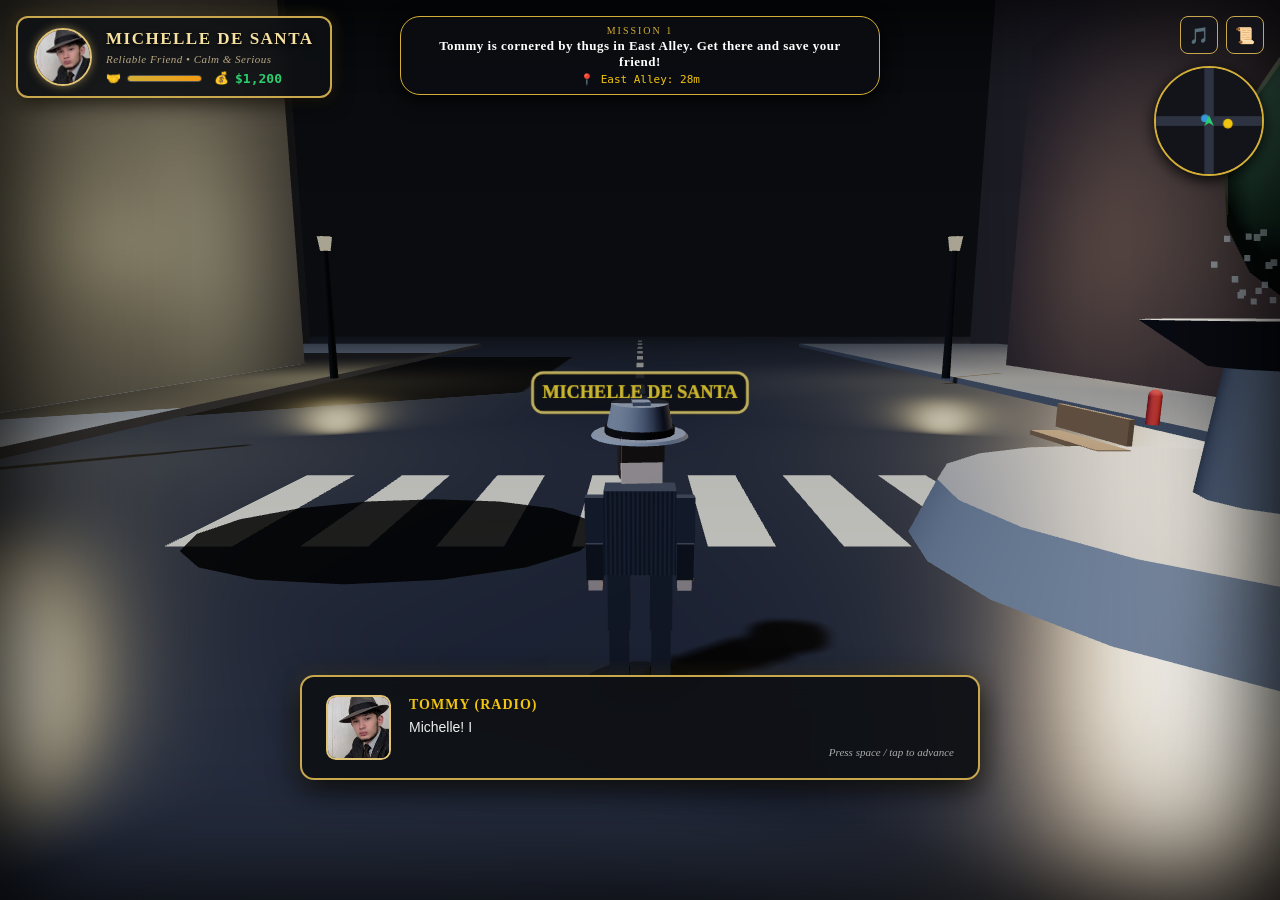
==== android/app/src/main/assets/index.html @ b55baf25 "Initial commit: Michelle De Santa 3D (macOS, Android APK & Web)" ====
<!DOCTYPE html>
<html lang="en">
<head>
  <meta charset="UTF-8">
  <meta name="viewport" content="width=device-width, initial-scale=1.0, maximum-scale=1.0, user-scalable=no, viewport-fit=cover">
  <meta name="apple-mobile-web-app-capable" content="yes">
  <meta name="apple-mobile-web-app-status-bar-style" content="black-translucent">
  <meta name="theme-color" content="#0d0f12">
  <title>Michelle De Santa 3D — The Syndicate of Loyalty</title>
  <link rel="stylesheet" href="css/game.css">
  <link rel="icon" type="image/png" href="assets/icon.png">
</head>
<body>

  <!-- WebGL Render Canvas -->
  <div id="game-container">
    <canvas id="webgl-canvas"></canvas>
  </div>

  <!-- Film Noir / Bullet Time Vignette -->
  <div id="noir-vignette"></div>

  <!-- Bullet Time Slow-mo Notice -->
  <div id="slowmo-notice">★ CALM & SERIOUS FOCUS ★</div>

  <!-- HUD Interface -->
  <div id="hud">
    <!-- Top Bar -->
    <div class="top-bar">
      <!-- Player Profile Card -->
      <div class="profile-card">
        <div class="avatar-wrapper">
          <img src="assets/michelle_avatar.jpg" alt="Michelle De Santa">
        </div>
        <div class="character-info">
          <div class="char-title">Michelle De Santa</div>
          <div class="char-motto">Reliable Friend • Calm &amp; Serious</div>
          <div class="stats-row">
            <div class="stat-item" title="Loyalty &amp; Respect">
              <span>🤝</span>
              <div class="stat-bar-container">
                <div id="stat-loyalty" class="stat-bar-fill loyalty" style="width: 100%;"></div>
              </div>
            </div>
            <div class="stat-item" title="Not Greedy At All">
              <span>💰</span>
              <span id="stat-cash" class="money-badge">$1,200</span>
            </div>
          </div>
        </div>
      </div>

      <!-- Quick Action Buttons & Minimap -->
      <div class="top-right">
        <div class="quick-buttons">
          <button id="btn-sound" class="icon-btn" title="Toggle Jazz Noir Music &amp; Audio">🎵</button>
          <button id="btn-slide" class="icon-btn" title="View Original Oral Presentation Slide">📜</button>
        </div>

        <div class="minimap-wrapper">
          <canvas id="minimap-canvas"></canvas>
        </div>
      </div>
    </div>

    <!-- Center Mission Objective Banner -->
    <div class="objective-container">
      <div id="objective-tag" class="objective-tag">MISSION 1</div>
      <div id="current-objective" class="objective-text">Tommy is cornered by thugs in East Alley. Save your friend!</div>
      <div id="objective-dist" class="objective-distance">📍 East Alley: 35m</div>
    </div>

    <!-- Context Interaction Hint -->
    <div id="action-hint">[E] Drive De Santa V8</div>

    <!-- Dialogue Box -->
    <div id="dialog-box">
      <div class="dialog-portrait">
        <img id="dialog-avatar" src="assets/michelle_portrait.jpg" alt="Speaker">
      </div>
      <div class="dialog-content">
        <div id="dialog-speaker" class="dialog-speaker">Michelle De Santa</div>
        <div id="dialog-text" class="dialog-text">"You can always count on me in any difficult situation."</div>
        <div class="dialog-prompt">Press space / tap to advance</div>
      </div>
    </div>

    <!-- Car Dashboard (Visible when driving) -->
    <div id="car-hud">
      <div class="car-gauge">
        <div id="gauge-speed" class="gauge-val">0</div>
        <div class="gauge-label">KM/H</div>
      </div>
      <div class="car-gauge">
        <div class="gauge-val" style="color:#2ecc71;">V8</div>
        <div class="gauge-label">ENGINE</div>
      </div>
      <div class="car-gauge">
        <div class="gauge-val" style="color:#d4af37;">[H]</div>
        <div class="gauge-label">HORN</div>
      </div>
    </div>
  </div>

  <!-- Touch / Mobile Controls (Auto-detected or responsive) -->
  <div id="touch-controls">
    <!-- Left Virtual Analog Joystick -->
    <div id="joystick-zone">
      <div id="joystick-knob"></div>
    </div>

    <!-- Right Action Buttons -->
    <div class="touch-action-buttons">
      <div class="touch-btn-row">
        <button id="btn-touch-calm" class="touch-btn" title="Calm Focus">
          <span>🕶️</span>
          <label>Calm</label>
        </button>
        <button id="btn-touch-cash" class="touch-btn" title="Throw Cash (Not Greedy)">
          <span>💵</span>
          <label>Cash</label>
        </button>
      </div>
      <div class="touch-btn-row">
        <button id="btn-touch-punch" class="touch-btn" title="Punch / Horn">
          <span>🥊</span>
          <label>Punch</label>
        </button>
        <button id="btn-touch-jump" class="touch-btn" title="Jump / Handbrake">
          <span>⬆️</span>
          <label>Jump</label>
        </button>
        <button id="btn-touch-drive" class="touch-btn" style="border-color:#2ecc71;" title="Drive / Exit Car">
          <span>🚗</span>
          <label>Drive</label>
        </button>
      </div>
    </div>
  </div>

  <!-- Toast Notifications -->
  <div id="toast">Mission Complete!</div>

  <!-- Original Presentation Slide Modal -->
  <div id="slide-modal">
    <div class="modal-content">
      <div class="modal-header">
        <h3 class="modal-title">Oral Presentation: Michelle De Santa (Original Reference)</h3>
        <button id="modal-close" class="close-btn">&times;</button>
      </div>
      <div class="modal-body">
        <img src="assets/michelle_slide.jpg" alt="Michelle De Santa Oral Presentation">
      </div>
      <div class="modal-footer">
        <strong>Character Lore:</strong> Michelle De Santa is young, medium height, good-looking with short dark hair, small beard, earring, striped suit, tie, grey hat, and a big ring. Very reliable, calm &amp; serious, not greedy at all, interesting and never boring!
      </div>
    </div>
  </div>

  <!-- Scripts -->
  <script src="js/three.min.js"></script>
  <script src="js/audio.js"></script>
  <script src="js/character.js"></script>
  <script src="js/vehicle.js"></script>
  <script src="js/city.js"></script>
  <script src="js/missions.js"></script>
  <script src="js/game.js"></script>
</body>
</html>
---- android/app/src/main/assets/css/game.css ----
* {
  box-sizing: border-box;
  margin: 0;
  padding: 0;
  user-select: none;
  -webkit-user-select: none;
}

html, body {
  width: 100%;
  height: 100%;
  overflow: hidden;
  background-color: #0d0f12;
  font-family: 'Cinzel', 'Playfair Display', 'Georgia', serif, -apple-system, sans-serif;
  color: #f5eedc;
}

#game-container {
  position: absolute;
  top: 0;
  left: 0;
  width: 100%;
  height: 100%;
  overflow: hidden;
}

#webgl-canvas {
  width: 100%;
  height: 100%;
  display: block;
}

/* Vignette overlay for film noir effect */
#noir-vignette {
  position: absolute;
  top: 0;
  left: 0;
  width: 100%;
  height: 100%;
  pointer-events: none;
  box-shadow: inset 0 0 100px rgba(0, 0, 0, 0.8), inset 0 0 160px rgba(0, 0, 0, 0.6);
  z-index: 10;
  transition: all 0.5s ease;
}

#noir-vignette.calm-focus {
  box-shadow: inset 0 0 140px rgba(218, 165, 32, 0.4), inset 0 0 220px rgba(0, 0, 0, 0.95);
  background: radial-gradient(circle, transparent 60%, rgba(218, 165, 32, 0.15) 100%);
}

/* HUD Overlay */
#hud {
  position: absolute;
  top: 0;
  left: 0;
  width: 100%;
  height: 100%;
  pointer-events: none;
  z-index: 20;
  display: flex;
  flex-direction: column;
  justify-content: space-between;
  padding: 16px;
}

/* Top bar */
.top-bar {
  display: flex;
  justify-content: space-between;
  align-items: flex-start;
  width: 100%;
}

.profile-card {
  display: flex;
  align-items: center;
  gap: 14px;
  background: rgba(14, 16, 20, 0.88);
  border: 2px solid #c9a84d;
  box-shadow: 0 4px 20px rgba(0,0,0,0.8), 0 0 15px rgba(201, 168, 77, 0.25);
  border-radius: 12px;
  padding: 10px 16px;
  backdrop-filter: blur(8px);
  -webkit-backdrop-filter: blur(8px);
}

.avatar-wrapper {
  position: relative;
  width: 58px;
  height: 58px;
  border-radius: 50%;
  border: 2px solid #e0c375;
  overflow: hidden;
  box-shadow: 0 0 10px rgba(224, 195, 117, 0.5);
  flex-shrink: 0;
}

.avatar-wrapper img {
  width: 100%;
  height: 100%;
  object-fit: cover;
}

.character-info {
  display: flex;
  flex-direction: column;
  gap: 4px;
}

.char-title {
  font-size: 17px;
  font-weight: 700;
  letter-spacing: 1.5px;
  color: #f7e1a0;
  text-transform: uppercase;
  text-shadow: 0 2px 4px rgba(0,0,0,0.9);
}

.char-motto {
  font-size: 11px;
  color: #baa785;
  letter-spacing: 0.5px;
  font-style: italic;
}

.stats-row {
  display: flex;
  align-items: center;
  gap: 12px;
  margin-top: 2px;
}

.stat-item {
  display: flex;
  align-items: center;
  gap: 6px;
  font-size: 12px;
  font-weight: bold;
}

.stat-bar-container {
  width: 75px;
  height: 7px;
  background: rgba(40, 40, 45, 0.8);
  border-radius: 4px;
  overflow: hidden;
  border: 1px solid #555;
}

.stat-bar-fill {
  height: 100%;
  width: 100%;
  background: linear-gradient(90deg, #27ae60, #2ecc71);
  transition: width 0.3s ease;
}

.stat-bar-fill.loyalty {
  background: linear-gradient(90deg, #d4af37, #f39c12);
}

.money-badge {
  color: #2ecc71;
  font-family: monospace;
  font-size: 13px;
  font-weight: bold;
}

/* Mission Objective banner in top center */
.objective-container {
  position: absolute;
  left: 50%;
  transform: translateX(-50%);
  top: 16px;
  text-align: center;
  background: rgba(12, 14, 18, 0.92);
  border: 1px solid #d4af37;
  box-shadow: 0 4px 20px rgba(0, 0, 0, 0.9);
  padding: 8px 24px;
  border-radius: 20px;
  backdrop-filter: blur(8px);
  -webkit-backdrop-filter: blur(8px);
  max-width: 480px;
  pointer-events: auto;
}

.objective-tag {
  font-size: 10px;
  letter-spacing: 2px;
  color: #d4af37;
  text-transform: uppercase;
  margin-bottom: 2px;
}

.objective-text {
  font-size: 13px;
  font-weight: 600;
  color: #fff;
  letter-spacing: 0.5px;
}

.objective-distance {
  font-size: 11px;
  color: #f1c40f;
  margin-top: 3px;
  font-family: monospace;
}

/* Top right controls & minimap */
.top-right {
  display: flex;
  flex-direction: column;
  align-items: flex-end;
  gap: 12px;
}

.quick-buttons {
  display: flex;
  gap: 8px;
  pointer-events: auto;
}

.icon-btn {
  background: rgba(20, 22, 28, 0.85);
  border: 1px solid #c9a84d;
  color: #e5c378;
  width: 38px;
  height: 38px;
  border-radius: 8px;
  display: flex;
  align-items: center;
  justify-content: center;
  cursor: pointer;
  font-size: 16px;
  transition: all 0.2s ease;
}

.icon-btn:hover, .icon-btn:active {
  background: #c9a84d;
  color: #121418;
  box-shadow: 0 0 12px rgba(201, 168, 77, 0.6);
  transform: scale(1.05);
}

.minimap-wrapper {
  width: 110px;
  height: 110px;
  border-radius: 50%;
  border: 2px solid #d4af37;
  overflow: hidden;
  box-shadow: 0 4px 15px rgba(0,0,0,0.9);
  background: #14171d;
  position: relative;
}

#minimap-canvas {
  width: 100%;
  height: 100%;
  display: block;
}

/* Center Slow-mo Notice */
#slowmo-notice {
  position: absolute;
  top: 18%;
  left: 50%;
  transform: translateX(-50%);
  font-size: 20px;
  letter-spacing: 4px;
  color: #f1c40f;
  text-shadow: 0 0 15px rgba(241, 196, 15, 0.8);
  font-weight: bold;
  opacity: 0;
  transition: opacity 0.3s;
  pointer-events: none;
}

#slowmo-notice.active {
  opacity: 1;
}

/* Dialog Box */
#dialog-box {
  position: absolute;
  bottom: 120px;
  left: 50%;
  transform: translateX(-50%);
  width: 90%;
  max-width: 680px;
  background: rgba(15, 17, 22, 0.95);
  border: 2px solid #c9a84d;
  border-radius: 14px;
  box-shadow: 0 8px 30px rgba(0,0,0,0.9), 0 0 20px rgba(201, 168, 77, 0.2);
  padding: 18px 24px;
  display: flex;
  gap: 18px;
  align-items: center;
  backdrop-filter: blur(10px);
  -webkit-backdrop-filter: blur(10px);
  pointer-events: auto;
  opacity: 0;
  transform: translate(-50%, 20px);
  transition: opacity 0.3s ease, transform 0.3s ease;
  z-index: 50;
}

#dialog-box.visible {
  opacity: 1;
  transform: translate(-50%, 0);
}

.dialog-portrait {
  width: 65px;
  height: 65px;
  border-radius: 10px;
  border: 2px solid #e0c375;
  overflow: hidden;
  flex-shrink: 0;
}

.dialog-portrait img {
  width: 100%;
  height: 100%;
  object-fit: cover;
}

.dialog-content {
  flex-grow: 1;
}

.dialog-speaker {
  font-size: 14px;
  font-weight: 700;
  letter-spacing: 1px;
  color: #f1c40f;
  margin-bottom: 4px;
  text-transform: uppercase;
}

.dialog-text {
  font-size: 14px;
  line-height: 1.45;
  color: #eee;
  font-family: -apple-system, BlinkMacSystemFont, "Segoe UI", Roboto, sans-serif;
}

.dialog-prompt {
  margin-top: 8px;
  font-size: 11px;
  color: #aaa;
  text-align: right;
  font-style: italic;
}

/* Action hint bar */
#action-hint {
  position: absolute;
  bottom: 85px;
  left: 50%;
  transform: translateX(-50%);
  background: rgba(18, 20, 26, 0.88);
  border: 1px solid #d4af37;
  padding: 6px 18px;
  border-radius: 20px;
  font-size: 13px;
  color: #ffd700;
  letter-spacing: 0.5px;
  pointer-events: none;
  opacity: 0;
  transition: opacity 0.2s ease;
  z-index: 30;
}

#action-hint.visible {
  opacity: 1;
}

/* Vehicle Dashboard Overlay (when in car) */
#car-hud {
  position: absolute;
  bottom: 24px;
  left: 50%;
  transform: translateX(-50%);
  background: rgba(12, 14, 18, 0.9);
  border: 2px solid #c9a84d;
  border-radius: 16px;
  padding: 10px 24px;
  display: none;
  align-items: center;
  gap: 20px;
  box-shadow: 0 4px 20px rgba(0,0,0,0.8);
  pointer-events: auto;
}

#car-hud.visible {
  display: flex;
}

.car-gauge {
  text-align: center;
}

.gauge-val {
  font-size: 22px;
  font-weight: bold;
  font-family: monospace;
  color: #f39c12;
}

.gauge-label {
  font-size: 10px;
  color: #999;
  letter-spacing: 1px;
  text-transform: uppercase;
}

/* Touch / Mobile Controls */
#touch-controls {
  position: absolute;
  bottom: 0;
  left: 0;
  width: 100%;
  height: 100%;
  pointer-events: none;
  z-index: 35;
  display: none;
}

#touch-controls.active {
  display: block;
}

#joystick-zone {
  position: absolute;
  bottom: 30px;
  left: 30px;
  width: 140px;
  height: 140px;
  border-radius: 50%;
  background: rgba(255, 255, 255, 0.08);
  border: 2px solid rgba(212, 175, 55, 0.4);
  pointer-events: auto;
  touch-action: none;
}

#joystick-knob {
  position: absolute;
  top: 50%;
  left: 50%;
  width: 54px;
  height: 54px;
  margin-top: -27px;
  margin-left: -27px;
  border-radius: 50%;
  background: radial-gradient(circle, #e0c375 0%, #a88432 100%);
  box-shadow: 0 0 10px rgba(224, 195, 117, 0.6);
  pointer-events: none;
  transform: translate(0, 0);
}

.touch-action-buttons {
  position: absolute;
  bottom: 30px;
  right: 25px;
  display: flex;
  flex-direction: column;
  gap: 12px;
  pointer-events: auto;
}

.touch-btn-row {
  display: flex;
  gap: 12px;
  justify-content: flex-end;
}

.touch-btn {
  width: 58px;
  height: 58px;
  border-radius: 50%;
  background: rgba(20, 22, 28, 0.85);
  border: 2px solid #d4af37;
  color: #ffd700;
  font-size: 12px;
  font-weight: bold;
  display: flex;
  flex-direction: column;
  align-items: center;
  justify-content: center;
  cursor: pointer;
  box-shadow: 0 4px 12px rgba(0,0,0,0.6);
  transition: transform 0.1s, background 0.1s;
  user-select: none;
  touch-action: manipulation;
}

.touch-btn:active {
  transform: scale(0.92);
  background: #d4af37;
  color: #121418;
}

.touch-btn span {
  font-size: 18px;
  line-height: 1;
}

.touch-btn label {
  font-size: 9px;
  letter-spacing: 0.5px;
  margin-top: 2px;
  cursor: pointer;
}

/* Presentation Slide Modal */
#slide-modal {
  position: absolute;
  top: 0;
  left: 0;
  width: 100%;
  height: 100%;
  background: rgba(0, 0, 0, 0.85);
  backdrop-filter: blur(12px);
  -webkit-backdrop-filter: blur(12px);
  z-index: 100;
  display: none;
  justify-content: center;
  align-items: center;
  padding: 24px;
}

#slide-modal.open {
  display: flex;
}

.modal-content {
  background: #101216;
  border: 2px solid #d4af37;
  border-radius: 16px;
  box-shadow: 0 10px 40px rgba(0, 0, 0, 0.9), 0 0 30px rgba(212, 175, 55, 0.3);
  max-width: 900px;
  width: 100%;
  overflow: hidden;
  position: relative;
}

.modal-header {
  padding: 14px 20px;
  display: flex;
  justify-content: space-between;
  align-items: center;
  border-bottom: 1px solid #333;
  background: #171a20;
}

.modal-title {
  color: #f1c40f;
  font-size: 16px;
  letter-spacing: 1px;
}

.close-btn {
  background: transparent;
  border: none;
  color: #aaa;
  font-size: 24px;
  cursor: pointer;
}

.close-btn:hover {
  color: #fff;
}

.modal-body {
  padding: 16px;
  text-align: center;
}

.modal-body img {
  max-width: 100%;
  height: auto;
  border-radius: 8px;
  border: 1px solid #444;
}

.modal-footer {
  padding: 12px 20px;
  font-size: 13px;
  color: #bbb;
  background: #14161c;
  line-height: 1.5;
  border-top: 1px solid #282b33;
}

/* Floating 3D label marker */
.marker-3d {
  position: absolute;
  transform: translate(-50%, -100%);
  pointer-events: none;
  background: rgba(20, 22, 28, 0.9);
  border: 1px solid #ffd700;
  padding: 4px 10px;
  border-radius: 12px;
  font-size: 11px;
  font-weight: bold;
  color: #fff;
  white-space: nowrap;
  box-shadow: 0 2px 10px rgba(0,0,0,0.8);
  transition: opacity 0.2s;
  z-index: 25;
}

.marker-3d::after {
  content: '';
  position: absolute;
  bottom: -6px;
  left: 50%;
  transform: translateX(-50%);
  border-width: 6px 5px 0 5px;
  border-style: solid;
  border-color: #ffd700 transparent transparent transparent;
}

/* Notifications */
#toast {
  position: absolute;
  top: 80px;
  left: 50%;
  transform: translateX(-50%) translateY(-20px);
  background: rgba(25, 28, 35, 0.95);
  border: 1px solid #2ecc71;
  color: #fff;
  padding: 10px 24px;
  border-radius: 20px;
  font-size: 13px;
  box-shadow: 0 4px 20px rgba(0,0,0,0.8);
  opacity: 0;
  transition: all 0.3s ease;
  pointer-events: none;
  z-index: 90;
}

#toast.show {
  opacity: 1;
  transform: translateX(-50%) translateY(0);
}
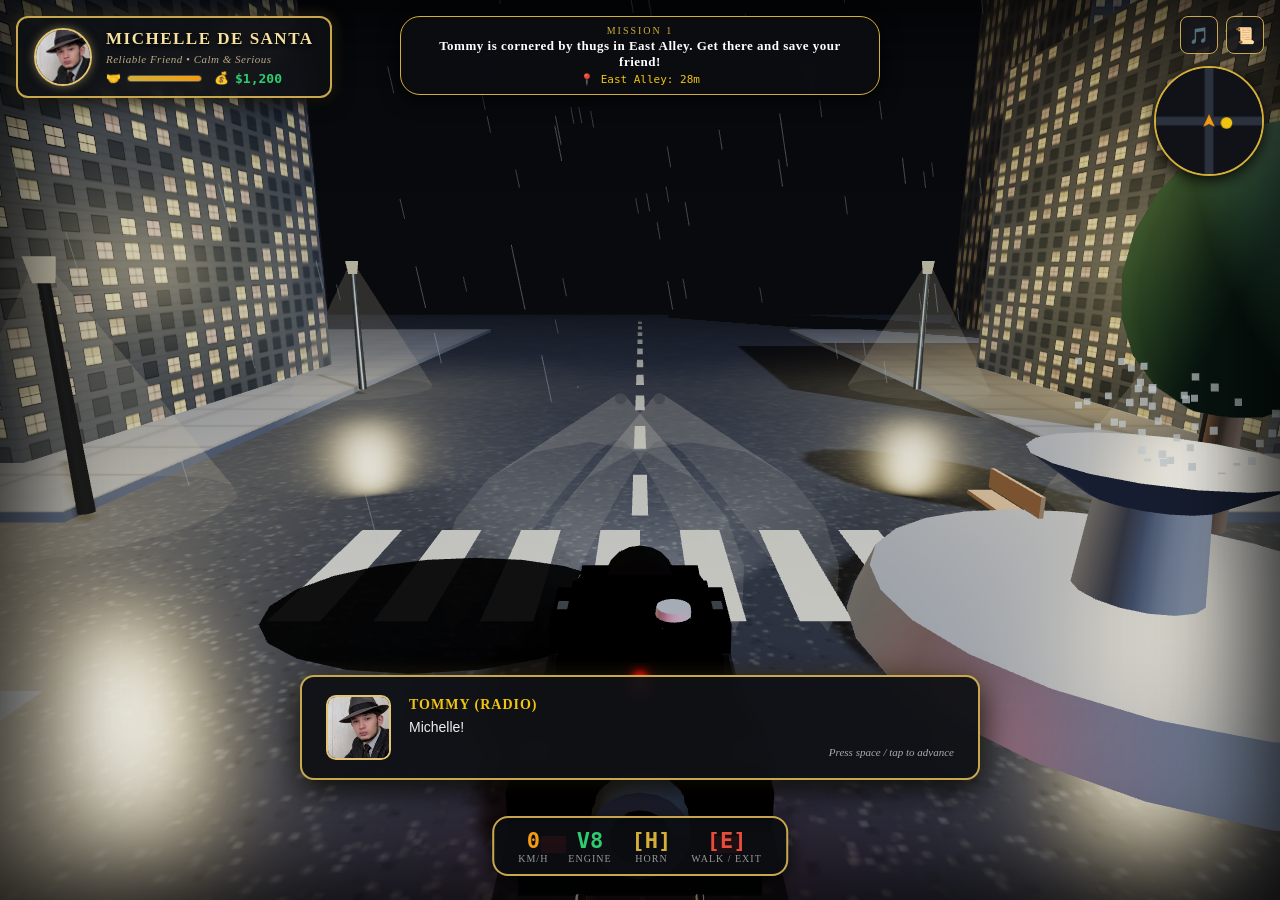
==== commit 65e63417: "v1.0.2: Start directly in V8 Roadster with instant acceleration, visible driver, dynamic speed FOV, " ====
--- a/android/app/src/main/assets/index.html
+++ b/android/app/src/main/assets/index.html
@@ -86,7 +86,7 @@
     </div>
 
     <!-- Car Dashboard (Visible when driving) -->
-    <div id="car-hud">
+    <div id="car-hud" class="visible">
       <div class="car-gauge">
         <div id="gauge-speed" class="gauge-val">0</div>
         <div class="gauge-label">KM/H</div>
@@ -98,6 +98,10 @@
       <div class="car-gauge">
         <div class="gauge-val" style="color:#d4af37;">[H]</div>
         <div class="gauge-label">HORN</div>
+      </div>
+      <div class="car-gauge">
+        <div class="gauge-val" style="color:#e74c3c;">[E]</div>
+        <div class="gauge-label">WALK / EXIT</div>
       </div>
     </div>
   </div>
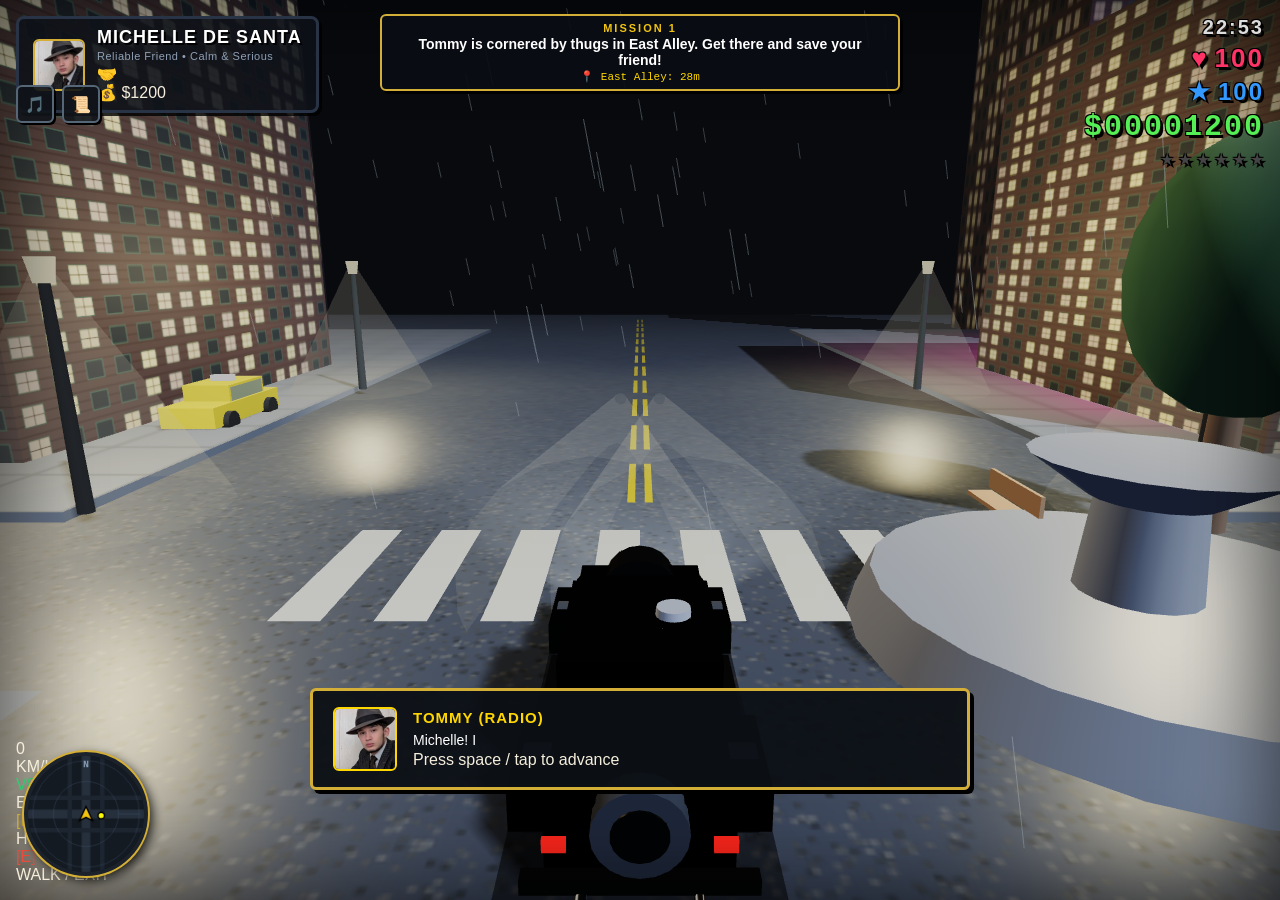
==== commit e5aed69e: "v1.0.3: GTA 3 visual overhaul & fix car enter/exit freeze" ====
--- a/android/app/src/main/assets/index.html
+++ b/android/app/src/main/assets/index.html
@@ -50,17 +50,45 @@
         </div>
       </div>
 
-      <!-- Quick Action Buttons & Minimap -->
-      <div class="top-right">
-        <div class="quick-buttons">
-          <button id="btn-sound" class="icon-btn" title="Toggle Jazz Noir Music &amp; Audio">🎵</button>
-          <button id="btn-slide" class="icon-btn" title="View Original Oral Presentation Slide">📜</button>
+      <!-- Top Right: GTA 3 Stats Cluster -->
+      <div class="gta-stats-cluster">
+        <div id="gta-clock" class="gta-time">22:45</div>
+        <div class="gta-health"><span style="color:#ff3366;">♥</span> <span id="hud-health-val">100</span></div>
+        <div class="gta-armor"><span style="color:#3399ff;">★</span> <span id="hud-armor-val">100</span></div>
+        <div id="hud-cash-val" class="gta-cash">$00001200</div>
+        <div class="gta-stars">
+          <span class="star">★</span>
+          <span class="star">★</span>
+          <span class="star">★</span>
+          <span class="star">★</span>
+          <span class="star">★</span>
+          <span class="star">★</span>
         </div>
-
-        <div class="minimap-wrapper">
-          <canvas id="minimap-canvas"></canvas>
-        </div>
-      </div>
+      </div>
+    </div>
+
+    <!-- Quick Action Buttons -->
+    <div class="quick-buttons">
+      <button id="btn-sound" class="icon-btn" title="Toggle Radio / Audio">🎵</button>
+      <button id="btn-slide" class="icon-btn" title="View Original Oral Presentation Slide">📜</button>
+    </div>
+
+    <!-- GTA 3 Circular Radar Minimap -->
+    <div class="minimap-wrapper">
+      <canvas id="minimap-canvas"></canvas>
+    </div>
+
+    <!-- GTA 3 Vehicle Slide-in Name Banner -->
+    <div id="car-name-banner">
+      <div class="car-title-text" id="car-banner-title">DE SANTA ROADSTER</div>
+      <div class="car-speed-text" id="car-banner-speed">KM/H: 0</div>
+    </div>
+
+    <!-- GTA 3 Mission Passed Banner -->
+    <div id="mission-passed-banner">
+      <div class="passed-title">MISSION PASSED!</div>
+      <div class="passed-reward" id="passed-reward-text">+$500</div>
+      <div class="passed-respect">RESPECT + LOYALTY</div>
     </div>
 
     <!-- Center Mission Objective Banner -->
--- a/android/app/src/main/assets/css/game.css
+++ b/android/app/src/main/assets/css/game.css
@@ -1,3 +1,5 @@
+/* Michelle De Santa 3D - GTA 3 Visual Theme & HUD */
+
 * {
   box-sizing: border-box;
   margin: 0;
@@ -10,8 +12,8 @@
   width: 100%;
   height: 100%;
   overflow: hidden;
-  background-color: #0d0f12;
-  font-family: 'Cinzel', 'Playfair Display', 'Georgia', serif, -apple-system, sans-serif;
+  background-color: #121820; /* Slate-blue Portland fog */
+  font-family: 'Pricedown', 'Impact', 'Arial Black', -apple-system, sans-serif;
   color: #f5eedc;
 }
 
@@ -30,7 +32,7 @@
   display: block;
 }
 
-/* Vignette overlay for film noir effect */
+/* Subtle Film Noir / CRT scanline overlay */
 #noir-vignette {
   position: absolute;
   top: 0;
@@ -38,17 +40,37 @@
   width: 100%;
   height: 100%;
   pointer-events: none;
-  box-shadow: inset 0 0 100px rgba(0, 0, 0, 0.8), inset 0 0 160px rgba(0, 0, 0, 0.6);
+  box-shadow: inset 0 0 100px rgba(0, 0, 0, 0.75);
   z-index: 10;
-  transition: all 0.5s ease;
+  transition: all 0.4s ease;
 }
 
 #noir-vignette.calm-focus {
-  box-shadow: inset 0 0 140px rgba(218, 165, 32, 0.4), inset 0 0 220px rgba(0, 0, 0, 0.95);
-  background: radial-gradient(circle, transparent 60%, rgba(218, 165, 32, 0.15) 100%);
-}
-
-/* HUD Overlay */
+  box-shadow: inset 0 0 160px rgba(218, 165, 32, 0.5), inset 0 0 240px rgba(0, 0, 0, 0.95);
+  background: radial-gradient(circle, transparent 55%, rgba(218, 165, 32, 0.2) 100%);
+}
+
+#slowmo-notice {
+  position: absolute;
+  top: 20%;
+  left: 50%;
+  transform: translateX(-50%);
+  font-size: 24px;
+  letter-spacing: 4px;
+  color: #f1c40f;
+  text-shadow: 2px 2px 0 #000, 0 0 15px rgba(241, 196, 15, 0.9);
+  font-weight: 900;
+  opacity: 0;
+  transition: opacity 0.3s;
+  pointer-events: none;
+  text-transform: uppercase;
+}
+
+#slowmo-notice.active {
+  opacity: 1;
+}
+
+/* GTA 3 HUD OVERLAY */
 #hud {
   position: absolute;
   top: 0;
@@ -63,7 +85,7 @@
   padding: 16px;
 }
 
-/* Top bar */
+/* TOP BAR */
 .top-bar {
   display: flex;
   justify-content: space-between;
@@ -71,27 +93,24 @@
   width: 100%;
 }
 
+/* GTA 3 Profile & Weapon/Badge Box */
 .profile-card {
   display: flex;
   align-items: center;
-  gap: 14px;
-  background: rgba(14, 16, 20, 0.88);
-  border: 2px solid #c9a84d;
-  box-shadow: 0 4px 20px rgba(0,0,0,0.8), 0 0 15px rgba(201, 168, 77, 0.25);
-  border-radius: 12px;
-  padding: 10px 16px;
-  backdrop-filter: blur(8px);
-  -webkit-backdrop-filter: blur(8px);
+  gap: 12px;
+  background: rgba(14, 18, 24, 0.88);
+  border: 3px solid #283445;
+  border-radius: 8px;
+  padding: 8px 14px;
+  box-shadow: 3px 3px 0 rgba(0,0,0,0.8);
 }
 
 .avatar-wrapper {
-  position: relative;
-  width: 58px;
-  height: 58px;
-  border-radius: 50%;
-  border: 2px solid #e0c375;
+  width: 52px;
+  height: 52px;
+  border-radius: 6px;
+  border: 2px solid #d4af37;
   overflow: hidden;
-  box-shadow: 0 0 10px rgba(224, 195, 117, 0.5);
   flex-shrink: 0;
 }
 
@@ -104,152 +123,166 @@
 .character-info {
   display: flex;
   flex-direction: column;
-  gap: 4px;
+  gap: 2px;
 }
 
 .char-title {
-  font-size: 17px;
-  font-weight: 700;
-  letter-spacing: 1.5px;
-  color: #f7e1a0;
+  font-size: 18px;
+  font-weight: 900;
+  letter-spacing: 1px;
+  color: #fff;
+  text-shadow: 2px 2px 0 #000;
   text-transform: uppercase;
-  text-shadow: 0 2px 4px rgba(0,0,0,0.9);
 }
 
 .char-motto {
   font-size: 11px;
-  color: #baa785;
+  color: #8fa0b5;
+  font-family: -apple-system, sans-serif;
   letter-spacing: 0.5px;
-  font-style: italic;
-}
-
-.stats-row {
-  display: flex;
-  align-items: center;
-  gap: 12px;
+}
+
+/* TOP RIGHT: ICONIC GTA 3 STATS CLUSTER */
+.gta-stats-cluster {
+  display: flex;
+  flex-direction: column;
+  align-items: flex-end;
+  gap: 4px;
+  text-shadow: 3px 3px 0 #000, -1px -1px 0 #000, 1px -1px 0 #000, -1px 1px 0 #000;
+}
+
+.gta-time {
+  font-size: 20px;
+  font-weight: 900;
+  color: #dcdcdc;
+  letter-spacing: 2px;
+}
+
+.gta-health {
+  font-size: 26px;
+  font-weight: 900;
+  color: #ff3366; /* GTA 3 pink-red health */
+  letter-spacing: 2px;
+  display: flex;
+  align-items: center;
+  gap: 6px;
+}
+
+.gta-armor {
+  font-size: 24px;
+  font-weight: 900;
+  color: #3399ff; /* GTA 3 blue armor / respect */
+  letter-spacing: 2px;
+  display: flex;
+  align-items: center;
+  gap: 6px;
+}
+
+.gta-cash {
+  font-size: 30px;
+  font-weight: 900;
+  color: #55ee55; /* GTA 3 green money font */
+  letter-spacing: 2px;
+  font-family: 'Impact', 'Arial Black', monospace;
+}
+
+.gta-stars {
+  display: flex;
+  gap: 4px;
   margin-top: 2px;
 }
 
-.stat-item {
-  display: flex;
-  align-items: center;
-  gap: 6px;
-  font-size: 12px;
-  font-weight: bold;
-}
-
-.stat-bar-container {
-  width: 75px;
-  height: 7px;
-  background: rgba(40, 40, 45, 0.8);
-  border-radius: 4px;
-  overflow: hidden;
-  border: 1px solid #555;
-}
-
-.stat-bar-fill {
-  height: 100%;
-  width: 100%;
-  background: linear-gradient(90deg, #27ae60, #2ecc71);
-  transition: width 0.3s ease;
-}
-
-.stat-bar-fill.loyalty {
-  background: linear-gradient(90deg, #d4af37, #f39c12);
-}
-
-.money-badge {
-  color: #2ecc71;
-  font-family: monospace;
-  font-size: 13px;
-  font-weight: bold;
-}
-
-/* Mission Objective banner in top center */
+.star {
+  font-size: 16px;
+  color: #444;
+}
+
+.star.lit {
+  color: #ffd700;
+  text-shadow: 0 0 8px #ffd700;
+}
+
+/* TOP CENTER OBJECTIVE BANNER */
 .objective-container {
   position: absolute;
   left: 50%;
   transform: translateX(-50%);
-  top: 16px;
+  top: 14px;
   text-align: center;
-  background: rgba(12, 14, 18, 0.92);
-  border: 1px solid #d4af37;
-  box-shadow: 0 4px 20px rgba(0, 0, 0, 0.9);
-  padding: 8px 24px;
-  border-radius: 20px;
-  backdrop-filter: blur(8px);
-  -webkit-backdrop-filter: blur(8px);
-  max-width: 480px;
+  background: rgba(10, 14, 20, 0.92);
+  border: 2px solid #d4af37;
+  padding: 6px 22px;
+  border-radius: 6px;
+  box-shadow: 3px 3px 0 #000;
+  max-width: 520px;
   pointer-events: auto;
 }
 
 .objective-tag {
-  font-size: 10px;
-  letter-spacing: 2px;
-  color: #d4af37;
+  font-size: 11px;
+  letter-spacing: 2px;
+  color: #f1c40f;
   text-transform: uppercase;
-  margin-bottom: 2px;
+  font-weight: 900;
 }
 
 .objective-text {
-  font-size: 13px;
-  font-weight: 600;
+  font-size: 14px;
+  font-weight: bold;
   color: #fff;
-  letter-spacing: 0.5px;
+  font-family: -apple-system, sans-serif;
+  margin-top: 2px;
 }
 
 .objective-distance {
   font-size: 11px;
-  color: #f1c40f;
-  margin-top: 3px;
+  color: #ffd700;
+  margin-top: 2px;
   font-family: monospace;
 }
 
-/* Top right controls & minimap */
-.top-right {
-  display: flex;
-  flex-direction: column;
-  align-items: flex-end;
-  gap: 12px;
-}
-
+/* Quick Action Buttons */
 .quick-buttons {
+  position: absolute;
+  top: 85px;
+  left: 16px;
   display: flex;
   gap: 8px;
   pointer-events: auto;
 }
 
 .icon-btn {
-  background: rgba(20, 22, 28, 0.85);
-  border: 1px solid #c9a84d;
-  color: #e5c378;
+  background: rgba(16, 20, 26, 0.9);
+  border: 2px solid #556677;
+  color: #ffd700;
   width: 38px;
   height: 38px;
-  border-radius: 8px;
+  border-radius: 6px;
   display: flex;
   align-items: center;
   justify-content: center;
   cursor: pointer;
   font-size: 16px;
-  transition: all 0.2s ease;
-}
-
-.icon-btn:hover, .icon-btn:active {
-  background: #c9a84d;
-  color: #121418;
-  box-shadow: 0 0 12px rgba(201, 168, 77, 0.6);
-  transform: scale(1.05);
-}
-
+  box-shadow: 2px 2px 0 #000;
+}
+
+.icon-btn:hover {
+  background: #253345;
+}
+
+/* BOTTOM LEFT: GTA 3 CIRCULAR RADAR MINIMAP */
 .minimap-wrapper {
-  width: 110px;
-  height: 110px;
+  position: absolute;
+  bottom: 24px;
+  left: 24px;
+  width: 124px;
+  height: 124px;
   border-radius: 50%;
-  border: 2px solid #d4af37;
+  border: 4px solid #1c222b;
   overflow: hidden;
-  box-shadow: 0 4px 15px rgba(0,0,0,0.9);
+  box-shadow: 0 0 0 2px #d4af37, 4px 4px 12px rgba(0,0,0,0.9);
   background: #14171d;
-  position: relative;
+  pointer-events: auto;
 }
 
 #minimap-canvas {
@@ -258,47 +291,128 @@
   display: block;
 }
 
-/* Center Slow-mo Notice */
-#slowmo-notice {
-  position: absolute;
-  top: 18%;
+/* GTA 3 VEHICLE NAME BANNER (Slides in when driving) */
+#car-name-banner {
+  position: absolute;
+  bottom: 30px;
+  right: 30px;
+  text-align: right;
+  opacity: 0;
+  transform: translateX(40px);
+  transition: all 0.4s ease;
+  pointer-events: none;
+}
+
+#car-name-banner.visible {
+  opacity: 1;
+  transform: translateX(0);
+}
+
+.car-title-text {
+  font-size: 28px;
+  font-weight: 900;
+  color: #fff;
+  letter-spacing: 2px;
+  text-shadow: 3px 3px 0 #000, -1px -1px 0 #000, 1px -1px 0 #000, -1px 1px 0 #000;
+  text-transform: uppercase;
+}
+
+.car-speed-text {
+  font-size: 16px;
+  font-weight: bold;
+  color: #f1c40f;
+  text-shadow: 2px 2px 0 #000;
+  font-family: monospace;
+}
+
+/* GTA 3 MISSION PASSED BANNER */
+#mission-passed-banner {
+  position: absolute;
+  top: 35%;
+  left: 50%;
+  transform: translate(-50%, -50%) scale(0.8);
+  text-align: center;
+  pointer-events: none;
+  opacity: 0;
+  transition: all 0.5s cubic-bezier(0.175, 0.885, 0.32, 1.275);
+  z-index: 80;
+}
+
+#mission-passed-banner.show {
+  opacity: 1;
+  transform: translate(-50%, -50%) scale(1.0);
+}
+
+.passed-title {
+  font-size: 54px;
+  font-weight: 900;
+  color: #f1c40f;
+  letter-spacing: 4px;
+  text-shadow: 4px 4px 0 #000, -2px -2px 0 #000, 2px -2px 0 #000, -2px 2px 0 #000;
+  text-transform: uppercase;
+}
+
+.passed-reward {
+  font-size: 28px;
+  font-weight: 900;
+  color: #55ee55;
+  letter-spacing: 2px;
+  text-shadow: 3px 3px 0 #000;
+  margin-top: 4px;
+}
+
+.passed-respect {
+  font-size: 20px;
+  font-weight: bold;
+  color: #3399ff;
+  letter-spacing: 2px;
+  text-shadow: 2px 2px 0 #000;
+  margin-top: 2px;
+}
+
+/* Action Hint Bar */
+#action-hint {
+  position: absolute;
+  bottom: 85px;
   left: 50%;
   transform: translateX(-50%);
-  font-size: 20px;
-  letter-spacing: 4px;
-  color: #f1c40f;
-  text-shadow: 0 0 15px rgba(241, 196, 15, 0.8);
+  background: rgba(18, 22, 28, 0.92);
+  border: 2px solid #d4af37;
+  padding: 6px 18px;
+  border-radius: 4px;
+  font-size: 14px;
   font-weight: bold;
+  color: #ffd700;
+  box-shadow: 2px 2px 0 #000;
+  pointer-events: none;
   opacity: 0;
-  transition: opacity 0.3s;
-  pointer-events: none;
-}
-
-#slowmo-notice.active {
+  transition: opacity 0.2s ease;
+  z-index: 30;
+}
+
+#action-hint.visible {
   opacity: 1;
 }
 
-/* Dialog Box */
+/* Dialogue Box (GTA 3 Pager / Cutscene Style) */
 #dialog-box {
   position: absolute;
-  bottom: 120px;
+  bottom: 110px;
   left: 50%;
   transform: translateX(-50%);
   width: 90%;
-  max-width: 680px;
-  background: rgba(15, 17, 22, 0.95);
-  border: 2px solid #c9a84d;
-  border-radius: 14px;
-  box-shadow: 0 8px 30px rgba(0,0,0,0.9), 0 0 20px rgba(201, 168, 77, 0.2);
-  padding: 18px 24px;
-  display: flex;
-  gap: 18px;
-  align-items: center;
-  backdrop-filter: blur(10px);
-  -webkit-backdrop-filter: blur(10px);
+  max-width: 660px;
+  background: rgba(12, 16, 22, 0.95);
+  border: 3px solid #d4af37;
+  border-radius: 6px;
+  box-shadow: 4px 4px 0 #000;
+  padding: 16px 20px;
+  display: flex;
+  gap: 16px;
+  align-items: center;
   pointer-events: auto;
   opacity: 0;
-  transform: translate(-50%, 20px);
+  transform: translate(-50%, 15px);
   transition: opacity 0.3s ease, transform 0.3s ease;
   z-index: 50;
 }
@@ -309,10 +423,10 @@
 }
 
 .dialog-portrait {
-  width: 65px;
-  height: 65px;
-  border-radius: 10px;
-  border: 2px solid #e0c375;
+  width: 64px;
+  height: 64px;
+  border-radius: 6px;
+  border: 2px solid #ffd700;
   overflow: hidden;
   flex-shrink: 0;
 }
@@ -323,15 +437,11 @@
   object-fit: cover;
 }
 
-.dialog-content {
-  flex-grow: 1;
-}
-
 .dialog-speaker {
-  font-size: 14px;
-  font-weight: 700;
+  font-size: 15px;
+  font-weight: 900;
   letter-spacing: 1px;
-  color: #f1c40f;
+  color: #ffd700;
   margin-bottom: 4px;
   text-transform: uppercase;
 }
@@ -339,81 +449,11 @@
 .dialog-text {
   font-size: 14px;
   line-height: 1.45;
-  color: #eee;
-  font-family: -apple-system, BlinkMacSystemFont, "Segoe UI", Roboto, sans-serif;
-}
-
-.dialog-prompt {
-  margin-top: 8px;
-  font-size: 11px;
-  color: #aaa;
-  text-align: right;
-  font-style: italic;
-}
-
-/* Action hint bar */
-#action-hint {
-  position: absolute;
-  bottom: 85px;
-  left: 50%;
-  transform: translateX(-50%);
-  background: rgba(18, 20, 26, 0.88);
-  border: 1px solid #d4af37;
-  padding: 6px 18px;
-  border-radius: 20px;
-  font-size: 13px;
-  color: #ffd700;
-  letter-spacing: 0.5px;
-  pointer-events: none;
-  opacity: 0;
-  transition: opacity 0.2s ease;
-  z-index: 30;
-}
-
-#action-hint.visible {
-  opacity: 1;
-}
-
-/* Vehicle Dashboard Overlay (when in car) */
-#car-hud {
-  position: absolute;
-  bottom: 24px;
-  left: 50%;
-  transform: translateX(-50%);
-  background: rgba(12, 14, 18, 0.9);
-  border: 2px solid #c9a84d;
-  border-radius: 16px;
-  padding: 10px 24px;
-  display: none;
-  align-items: center;
-  gap: 20px;
-  box-shadow: 0 4px 20px rgba(0,0,0,0.8);
-  pointer-events: auto;
-}
-
-#car-hud.visible {
-  display: flex;
-}
-
-.car-gauge {
-  text-align: center;
-}
-
-.gauge-val {
-  font-size: 22px;
-  font-weight: bold;
-  font-family: monospace;
-  color: #f39c12;
-}
-
-.gauge-label {
-  font-size: 10px;
-  color: #999;
-  letter-spacing: 1px;
-  text-transform: uppercase;
-}
-
-/* Touch / Mobile Controls */
+  color: #fff;
+  font-family: -apple-system, sans-serif;
+}
+
+/* Mobile Touch Controls */
 #touch-controls {
   position: absolute;
   bottom: 0;
@@ -433,11 +473,11 @@
   position: absolute;
   bottom: 30px;
   left: 30px;
-  width: 140px;
-  height: 140px;
+  width: 130px;
+  height: 130px;
   border-radius: 50%;
   background: rgba(255, 255, 255, 0.08);
-  border: 2px solid rgba(212, 175, 55, 0.4);
+  border: 3px solid rgba(212, 175, 55, 0.5);
   pointer-events: auto;
   touch-action: none;
 }
@@ -446,57 +486,54 @@
   position: absolute;
   top: 50%;
   left: 50%;
-  width: 54px;
-  height: 54px;
-  margin-top: -27px;
-  margin-left: -27px;
+  width: 50px;
+  height: 50px;
+  margin-top: -25px;
+  margin-left: -25px;
   border-radius: 50%;
-  background: radial-gradient(circle, #e0c375 0%, #a88432 100%);
-  box-shadow: 0 0 10px rgba(224, 195, 117, 0.6);
-  pointer-events: none;
-  transform: translate(0, 0);
+  background: #f1c40f;
+  box-shadow: 0 0 10px rgba(241, 196, 15, 0.7);
+  pointer-events: none;
 }
 
 .touch-action-buttons {
   position: absolute;
-  bottom: 30px;
-  right: 25px;
+  bottom: 25px;
+  right: 20px;
   display: flex;
   flex-direction: column;
-  gap: 12px;
+  gap: 10px;
   pointer-events: auto;
 }
 
 .touch-btn-row {
   display: flex;
-  gap: 12px;
+  gap: 10px;
   justify-content: flex-end;
 }
 
 .touch-btn {
-  width: 58px;
-  height: 58px;
+  width: 56px;
+  height: 56px;
   border-radius: 50%;
-  background: rgba(20, 22, 28, 0.85);
+  background: rgba(16, 20, 26, 0.88);
   border: 2px solid #d4af37;
   color: #ffd700;
-  font-size: 12px;
-  font-weight: bold;
+  font-size: 11px;
+  font-weight: 900;
   display: flex;
   flex-direction: column;
   align-items: center;
   justify-content: center;
   cursor: pointer;
-  box-shadow: 0 4px 12px rgba(0,0,0,0.6);
-  transition: transform 0.1s, background 0.1s;
-  user-select: none;
+  box-shadow: 2px 2px 0 #000;
   touch-action: manipulation;
 }
 
 .touch-btn:active {
+  background: #d4af37;
+  color: #111;
   transform: scale(0.92);
-  background: #d4af37;
-  color: #121418;
 }
 
 .touch-btn span {
@@ -506,8 +543,7 @@
 
 .touch-btn label {
   font-size: 9px;
-  letter-spacing: 0.5px;
-  margin-top: 2px;
+  margin-top: 1px;
   cursor: pointer;
 }
 
@@ -518,9 +554,9 @@
   left: 0;
   width: 100%;
   height: 100%;
-  background: rgba(0, 0, 0, 0.85);
-  backdrop-filter: blur(12px);
-  -webkit-backdrop-filter: blur(12px);
+  background: rgba(0, 0, 0, 0.88);
+  backdrop-filter: blur(10px);
+  -webkit-backdrop-filter: blur(10px);
   z-index: 100;
   display: none;
   justify-content: center;
@@ -533,28 +569,27 @@
 }
 
 .modal-content {
-  background: #101216;
-  border: 2px solid #d4af37;
-  border-radius: 16px;
-  box-shadow: 0 10px 40px rgba(0, 0, 0, 0.9), 0 0 30px rgba(212, 175, 55, 0.3);
-  max-width: 900px;
+  background: #10141c;
+  border: 3px solid #d4af37;
+  border-radius: 8px;
+  max-width: 880px;
   width: 100%;
   overflow: hidden;
-  position: relative;
+  box-shadow: 6px 6px 0 #000;
 }
 
 .modal-header {
-  padding: 14px 20px;
+  padding: 12px 18px;
   display: flex;
   justify-content: space-between;
   align-items: center;
-  border-bottom: 1px solid #333;
-  background: #171a20;
+  border-bottom: 2px solid #283445;
+  background: #18202c;
 }
 
 .modal-title {
   color: #f1c40f;
-  font-size: 16px;
+  font-size: 17px;
   letter-spacing: 1px;
 }
 
@@ -566,10 +601,6 @@
   cursor: pointer;
 }
 
-.close-btn:hover {
-  color: #fff;
-}
-
 .modal-body {
   padding: 16px;
   text-align: center;
@@ -578,61 +609,30 @@
 .modal-body img {
   max-width: 100%;
   height: auto;
-  border-radius: 8px;
   border: 1px solid #444;
 }
 
 .modal-footer {
-  padding: 12px 20px;
-  font-size: 13px;
-  color: #bbb;
-  background: #14161c;
-  line-height: 1.5;
-  border-top: 1px solid #282b33;
-}
-
-/* Floating 3D label marker */
-.marker-3d {
-  position: absolute;
-  transform: translate(-50%, -100%);
-  pointer-events: none;
-  background: rgba(20, 22, 28, 0.9);
-  border: 1px solid #ffd700;
-  padding: 4px 10px;
-  border-radius: 12px;
-  font-size: 11px;
-  font-weight: bold;
-  color: #fff;
-  white-space: nowrap;
-  box-shadow: 0 2px 10px rgba(0,0,0,0.8);
-  transition: opacity 0.2s;
-  z-index: 25;
-}
-
-.marker-3d::after {
-  content: '';
-  position: absolute;
-  bottom: -6px;
-  left: 50%;
-  transform: translateX(-50%);
-  border-width: 6px 5px 0 5px;
-  border-style: solid;
-  border-color: #ffd700 transparent transparent transparent;
-}
-
-/* Notifications */
+  padding: 10px 18px;
+  font-size: 12px;
+  color: #aaa;
+  background: #141822;
+  font-family: -apple-system, sans-serif;
+}
+
 #toast {
   position: absolute;
-  top: 80px;
+  top: 75px;
   left: 50%;
   transform: translateX(-50%) translateY(-20px);
-  background: rgba(25, 28, 35, 0.95);
-  border: 1px solid #2ecc71;
+  background: rgba(16, 22, 30, 0.95);
+  border: 2px solid #2ecc71;
   color: #fff;
-  padding: 10px 24px;
-  border-radius: 20px;
+  padding: 8px 20px;
+  border-radius: 4px;
   font-size: 13px;
-  box-shadow: 0 4px 20px rgba(0,0,0,0.8);
+  font-weight: bold;
+  box-shadow: 2px 2px 0 #000;
   opacity: 0;
   transition: all 0.3s ease;
   pointer-events: none;
@@ -643,3 +643,34 @@
   opacity: 1;
   transform: translateX(-50%) translateY(0);
 }
+
+@media (max-width: 768px) {
+  .minimap-wrapper {
+    bottom: 165px;
+    left: 18px;
+    width: 95px;
+    height: 95px;
+  }
+  .gta-cash {
+    font-size: 22px;
+  }
+  .gta-health, .gta-armor {
+    font-size: 18px;
+  }
+  .gta-time {
+    font-size: 16px;
+  }
+  .profile-card {
+    padding: 6px 10px;
+  }
+  .avatar-wrapper {
+    width: 40px;
+    height: 40px;
+  }
+  .char-title {
+    font-size: 14px;
+  }
+  .char-motto {
+    font-size: 9px;
+  }
+}
